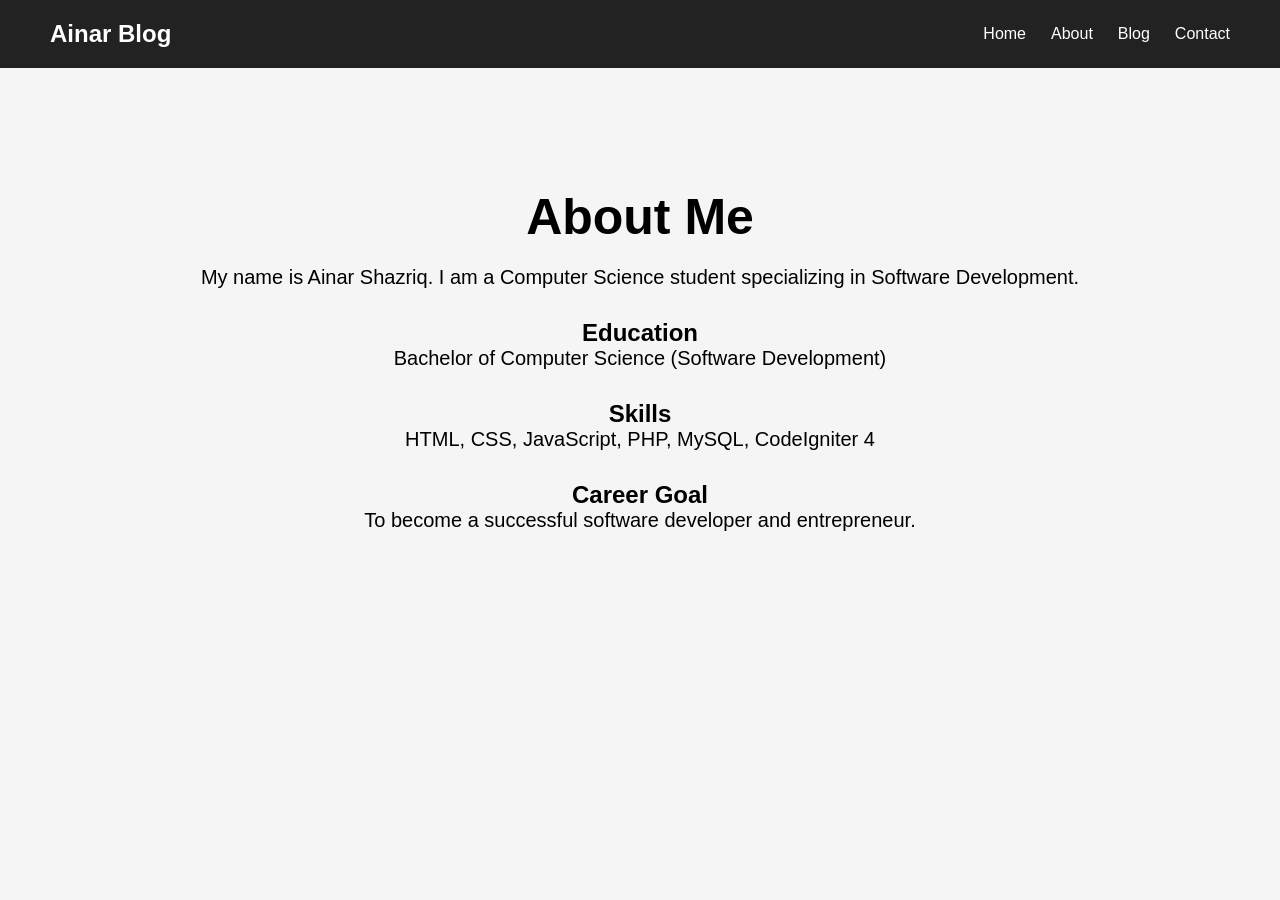
==== about.html @ 5fc75381 "Add files via upload Added complete personal blog website" ====
<!DOCTYPE html>
<html lang="en">

<head>
    <meta charset="UTF-8">
    <meta name="viewport" content="width=device-width, initial-scale=1.0">
    <title>About Me</title>

    <link rel="stylesheet" href="css/style.css">
</head>

<body>

<nav>
    <div class="logo">Ainar Blog</div>

    <ul>
        <li><a href="index.html">Home</a></li>
        <li><a href="about.html">About</a></li>
        <li><a href="blog.html">Blog</a></li>
        <li><a href="contact.html">Contact</a></li>
    </ul>
</nav>

<section class="hero">

    <h1>About Me</h1>

    <p>
        My name is Ainar Shazriq. I am a Computer Science student
        specializing in Software Development.
    </p>

    <h2>Education</h2>

    <p>
        Bachelor of Computer Science (Software Development)
    </p>

    <h2>Skills</h2>

    <p>
        HTML, CSS, JavaScript, PHP, MySQL, CodeIgniter 4
    </p>

    <h2>Career Goal</h2>

    <p>
        To become a successful software developer and entrepreneur.
    </p>

</section>

</body>
</html>
---- css/style.css ----
*{
    margin:0;
    padding:0;
    box-sizing:border-box;
}

body{
    font-family:Arial, sans-serif;
    background:#f5f5f5;
}

/* Navigation */

nav{
    background:#222;
    color:white;
    display:flex;
    justify-content:space-between;
    align-items:center;
    padding:20px 50px;
}

.logo{
    font-size:24px;
    font-weight:bold;
}

nav ul{
    list-style:none;
    display:flex;
}

nav ul li{
    margin-left:25px;
}

nav ul li a{
    color:white;
    text-decoration:none;
}

nav ul li a:hover{
    color:#00bfff;
}

/* Hero Section */

.hero{
    text-align:center;
    padding:120px 20px;
}

.hero h1{
    font-size:50px;
    margin-bottom:20px;
}

.hero p{
    font-size:20px;
    margin-bottom:30px;
}

.hero img{
    width:180px;
    height:180px;
    border-radius:50%;
    object-fit:cover;
    border:5px solid #007bff;
    display:block;
    margin:0 auto 20px auto;
    box-shadow:0 4px 10px rgba(0,0,0,0.2);
}

button{
    background:#007bff;
    color:white;
    border:none;
    padding:15px 30px;
    border-radius:5px;
    cursor:pointer;
}

button:hover{
    background:#0056b3;
}

.dark-mode{
    background:#121212;
    color:white;
}

/* Mobile */

@media(max-width:768px){

    nav{
        flex-direction:column;
    }

    nav ul{
        margin-top:10px;
    }

    .hero h1{
        font-size:35px;
    }
}

.blog-card{
    background:white;
    width:80%;
    margin:20px auto;
    padding:25px;
    border-radius:10px;
    box-shadow:0 2px 8px rgba(0,0,0,0.1);
    text-align:left;
}

.blog-card h2{
    margin-bottom:10px;
    color:#007bff;
}

.contact-box{
    background:white;
    width:80%;
    margin:auto;
    padding:30px;
    border-radius:10px;
    box-shadow:0 2px 8px rgba(0,0,0,0.1);
}

input,
textarea{
    width:100%;
    padding:12px;
    border:1px solid #ccc;
    border-radius:5px;
}

.skills-section{
    margin-top:50px;
}

.skills-section h2{
    margin-bottom:20px;
}

.skills-section p{
    display:inline-block;
    background:#007bff;
    color:white;
    padding:10px 15px;
    border-radius:20px;
    margin:5px;
}
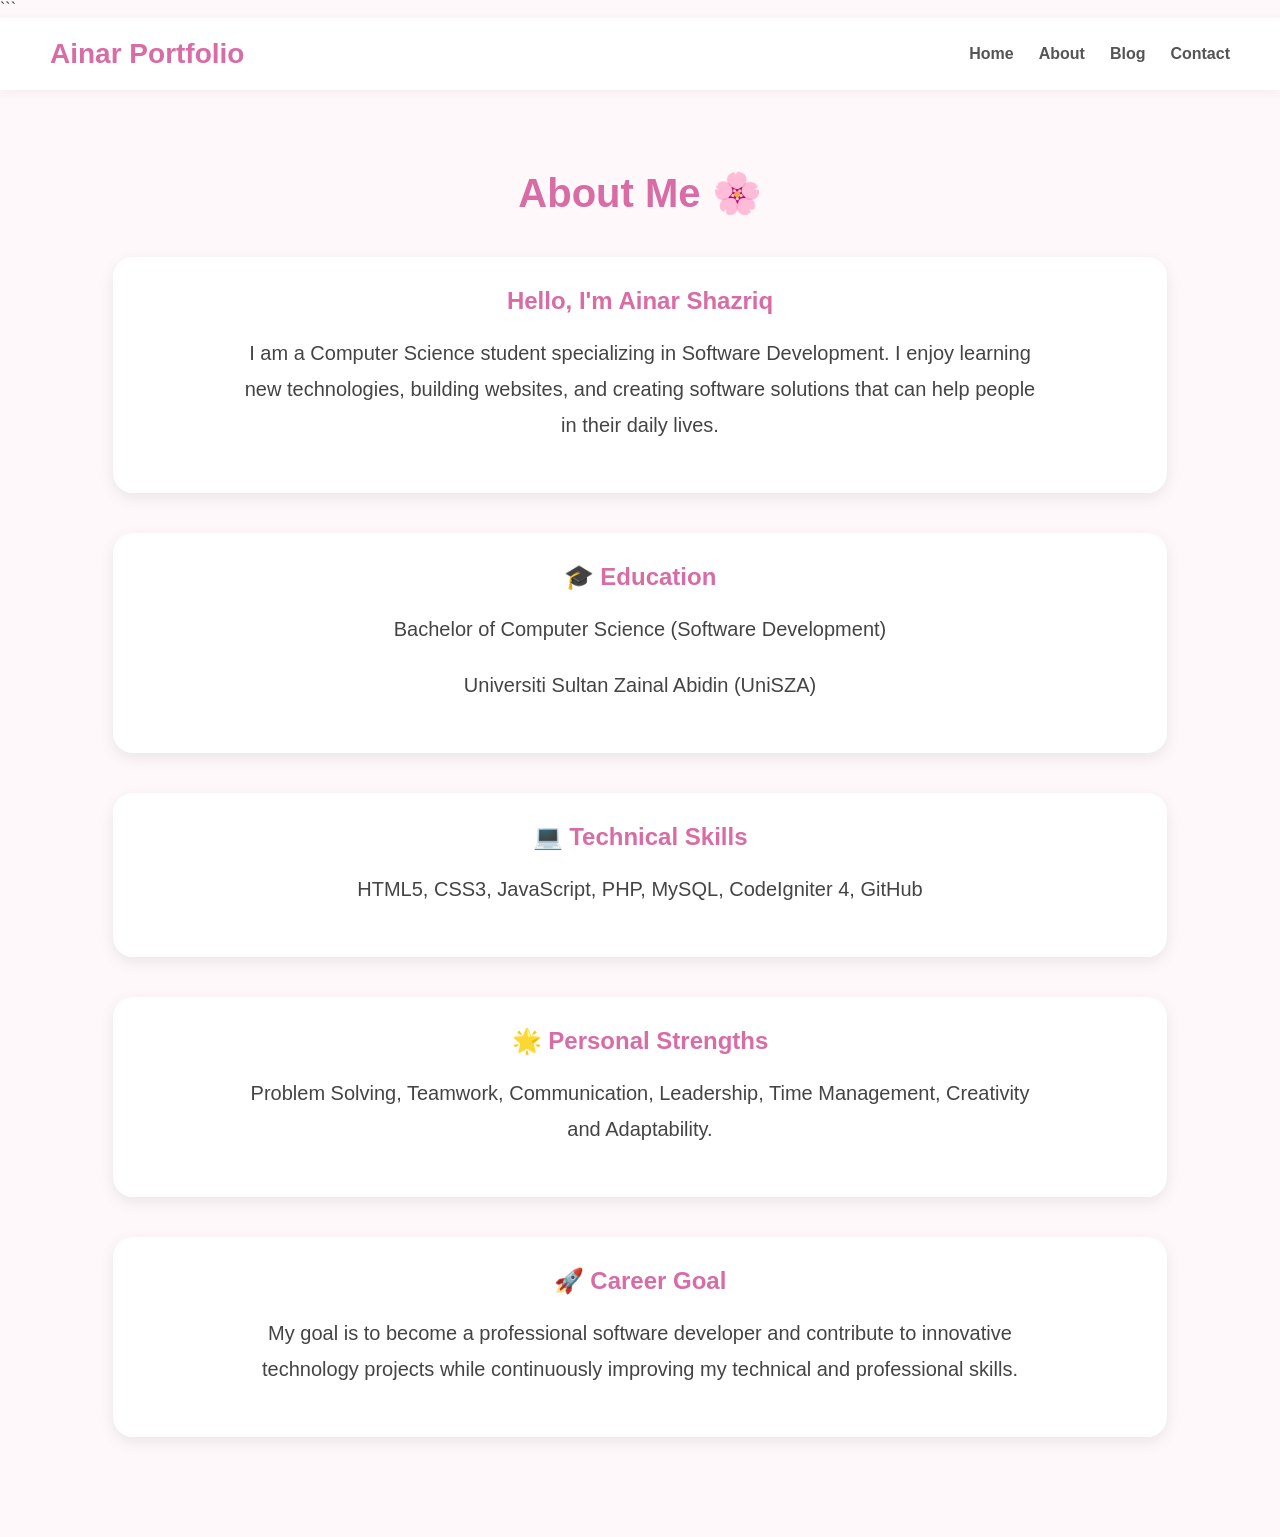
==== commit 2d59ac5a: "Improved about page" ====
--- a/about.html
+++ b/about.html
@@ -1,4 +1,5 @@
 <!DOCTYPE html>
+
 <html lang="en">
 
 <head>
@@ -6,50 +7,87 @@
     <meta name="viewport" content="width=device-width, initial-scale=1.0">
     <title>About Me</title>
 
-    <link rel="stylesheet" href="css/style.css">
+```
+<link rel="stylesheet" href="css/style.css">
+
 </head>
 
 <body>
 
 <nav>
-    <div class="logo">Ainar Blog</div>
+    <div class="logo">Ainar Portfolio</div>
 
-    <ul>
-        <li><a href="index.html">Home</a></li>
-        <li><a href="about.html">About</a></li>
-        <li><a href="blog.html">Blog</a></li>
-        <li><a href="contact.html">Contact</a></li>
-    </ul>
+<ul>
+    <li><a href="index.html">Home</a></li>
+    <li><a href="about.html">About</a></li>
+    <li><a href="blog.html">Blog</a></li>
+    <li><a href="contact.html">Contact</a></li>
+</ul>
+
 </nav>
 
 <section class="hero">
 
-    <h1>About Me</h1>
+<h1>About Me 🌸</h1>
+
+<div class="blog-card">
+
+    <h2>Hello, I'm Ainar Shazriq</h2>
 
     <p>
-        My name is Ainar Shazriq. I am a Computer Science student
-        specializing in Software Development.
+        I am a Computer Science student specializing in Software Development.
+        I enjoy learning new technologies, building websites, and creating software solutions that can help people in their daily lives.
     </p>
 
-    <h2>Education</h2>
+</div>
+
+<div class="blog-card">
+
+    <h2>🎓 Education</h2>
 
     <p>
         Bachelor of Computer Science (Software Development)
     </p>
 
-    <h2>Skills</h2>
+    <p>
+        Universiti Sultan Zainal Abidin (UniSZA)
+    </p>
+
+</div>
+
+<div class="blog-card">
+
+    <h2>💻 Technical Skills</h2>
 
     <p>
-        HTML, CSS, JavaScript, PHP, MySQL, CodeIgniter 4
+        HTML5, CSS3, JavaScript, PHP, MySQL, CodeIgniter 4, GitHub
     </p>
 
-    <h2>Career Goal</h2>
+</div>
+
+<div class="blog-card">
+
+    <h2>🌟 Personal Strengths</h2>
 
     <p>
-        To become a successful software developer and entrepreneur.
+        Problem Solving, Teamwork, Communication, Leadership,
+        Time Management, Creativity and Adaptability.
     </p>
+
+</div>
+
+<div class="blog-card">
+
+    <h2>🚀 Career Goal</h2>
+
+    <p>
+        My goal is to become a professional software developer and contribute to innovative technology projects while continuously improving my technical and professional skills.
+    </p>
+
+</div>
 
 </section>
 
 </body>
-</html>+
+</html>
--- a/css/style.css
+++ b/css/style.css
@@ -1,156 +1,219 @@
 *{
-    margin:0;
-    padding:0;
-    box-sizing:border-box;
+margin:0;
+padding:0;
+box-sizing:border-box;
 }
 
 body{
-    font-family:Arial, sans-serif;
-    background:#f5f5f5;
+font-family:'Segoe UI', sans-serif;
+background:#fff8fb;
+color:#444;
 }
 
 /* Navigation */
 
 nav{
-    background:#222;
-    color:white;
-    display:flex;
-    justify-content:space-between;
-    align-items:center;
-    padding:20px 50px;
+background:white;
+padding:20px 50px;
+display:flex;
+justify-content:space-between;
+align-items:center;
+box-shadow:0 2px 10px rgba(0,0,0,0.05);
 }
 
 .logo{
-    font-size:24px;
-    font-weight:bold;
+font-size:28px;
+font-weight:bold;
+color:#d86ca4;
 }
 
 nav ul{
-    list-style:none;
-    display:flex;
+list-style:none;
+display:flex;
 }
 
 nav ul li{
-    margin-left:25px;
+margin-left:25px;
 }
 
 nav ul li a{
-    color:white;
     text-decoration:none;
+    color:#555;
+    font-weight:600;
 }
 
 nav ul li a:hover{
-    color:#00bfff;
-}
-
-/* Hero Section */
+    color:#d86ca4;
+}
+
+/* Hero */
 
 .hero{
     text-align:center;
-    padding:120px 20px;
+    padding:80px 20px;
+
+    display:flex;
+    flex-direction:column;
+    align-items:center;
+}
+
+.hero img{
+width:220px;
+height:220px;
+border-radius:50%;
+object-fit:cover;
+border:6px solid #f8d6e6;
+box-shadow:0 5px 15px rgba(0,0,0,0.1);
+margin-bottom:25px;
 }
 
 .hero h1{
-    font-size:50px;
+    font-size:40px;
+    color:#d86ca4;
     margin-bottom:20px;
 }
 
 .hero p{
+    max-width:800px;
     font-size:20px;
-    margin-bottom:30px;
+    line-height:1.8;
+    text-align:center;
+    margin:20px auto;
+}
+
+/* Button */
+
+button{
+    margin-top:25px;
+    background:#d86ca4;
+    color:white;
+    border:none;
+    padding:15px 30px;
+    border-radius:30px;
+    cursor:pointer;
+}
+
+button:hover{
+    background:#c45891;
+}
+
+/* Skills */
+
+.skills-section{
+text-align:center;
+padding:60px 20px;
+}
+
+.skills-section h2{
+color:#d86ca4;
+margin-bottom:25px;
+}
+
+.skill-box{
+display:inline-block;
+padding:12px 20px;
+background:#ffe7f2;
+border-radius:30px;
+margin:8px;
+font-weight:600;
+}
+
+/* Cards */
+
+.blog-card,
+.contact-box{
+background:white;
+width:85%;
+margin:20px auto;
+padding:30px;
+border-radius:20px;
+box-shadow:0 5px 15px rgba(0,0,0,0.08);
+}
+
+.blog-card h2{
+color:#d86ca4;
+margin-bottom:10px;
+}
+
+/* Contact */
+
+.contact-box{
+max-width:700px;
+}
+
+.contact-box p{
+margin-bottom:10px;
+line-height:1.8;
+}
+
+/* Form */
+
+input,
+textarea{
+width:100%;
+padding:12px;
+border:1px solid #ddd;
+border-radius:10px;
+}
+
+/* Dark Mode */
+
+.dark-mode{
+    background:#1f1f1f;
+    color:white;
+}
+
+.dark-mode nav{
+    background:#2a2a2a;
+}
+
+.dark-mode .blog-card,
+.dark-mode .contact-box{
+    background:#333;
+    color:white;
+}
+
+.dark-mode .skill-box{
+    background:#d86ca4;
+    color:white;
+}
+
+.dark-mode h1,
+.dark-mode h2,
+.dark-mode h3{
+    color:#ff9ac8;
+}
+
+.dark-mode p{
+    color:white;
+}
+
+.dark-mode nav ul li a{
+    color:white;
+}
+
+.dark-mode .logo{
+    color:#ff9ac8;
+}
+
+/* Mobile */
+
+@media(max-width:768px){
+
+nav{
+    flex-direction:column;
+}
+
+nav ul{
+    margin-top:15px;
+}
+
+.hero h1{
+    font-size:40px;
 }
 
 .hero img{
     width:180px;
     height:180px;
-    border-radius:50%;
-    object-fit:cover;
-    border:5px solid #007bff;
-    display:block;
-    margin:0 auto 20px auto;
-    box-shadow:0 4px 10px rgba(0,0,0,0.2);
-}
-
-button{
-    background:#007bff;
-    color:white;
-    border:none;
-    padding:15px 30px;
-    border-radius:5px;
-    cursor:pointer;
-}
-
-button:hover{
-    background:#0056b3;
-}
-
-.dark-mode{
-    background:#121212;
-    color:white;
-}
-
-/* Mobile */
-
-@media(max-width:768px){
-
-    nav{
-        flex-direction:column;
-    }
-
-    nav ul{
-        margin-top:10px;
-    }
-
-    .hero h1{
-        font-size:35px;
-    }
-}
-
-.blog-card{
-    background:white;
-    width:80%;
-    margin:20px auto;
-    padding:25px;
-    border-radius:10px;
-    box-shadow:0 2px 8px rgba(0,0,0,0.1);
-    text-align:left;
-}
-
-.blog-card h2{
-    margin-bottom:10px;
-    color:#007bff;
-}
-
-.contact-box{
-    background:white;
-    width:80%;
-    margin:auto;
-    padding:30px;
-    border-radius:10px;
-    box-shadow:0 2px 8px rgba(0,0,0,0.1);
-}
-
-input,
-textarea{
-    width:100%;
-    padding:12px;
-    border:1px solid #ccc;
-    border-radius:5px;
-}
-
-.skills-section{
-    margin-top:50px;
-}
-
-.skills-section h2{
-    margin-bottom:20px;
-}
-
-.skills-section p{
-    display:inline-block;
-    background:#007bff;
-    color:white;
-    padding:10px 15px;
-    border-radius:20px;
-    margin:5px;
-}+}
+}
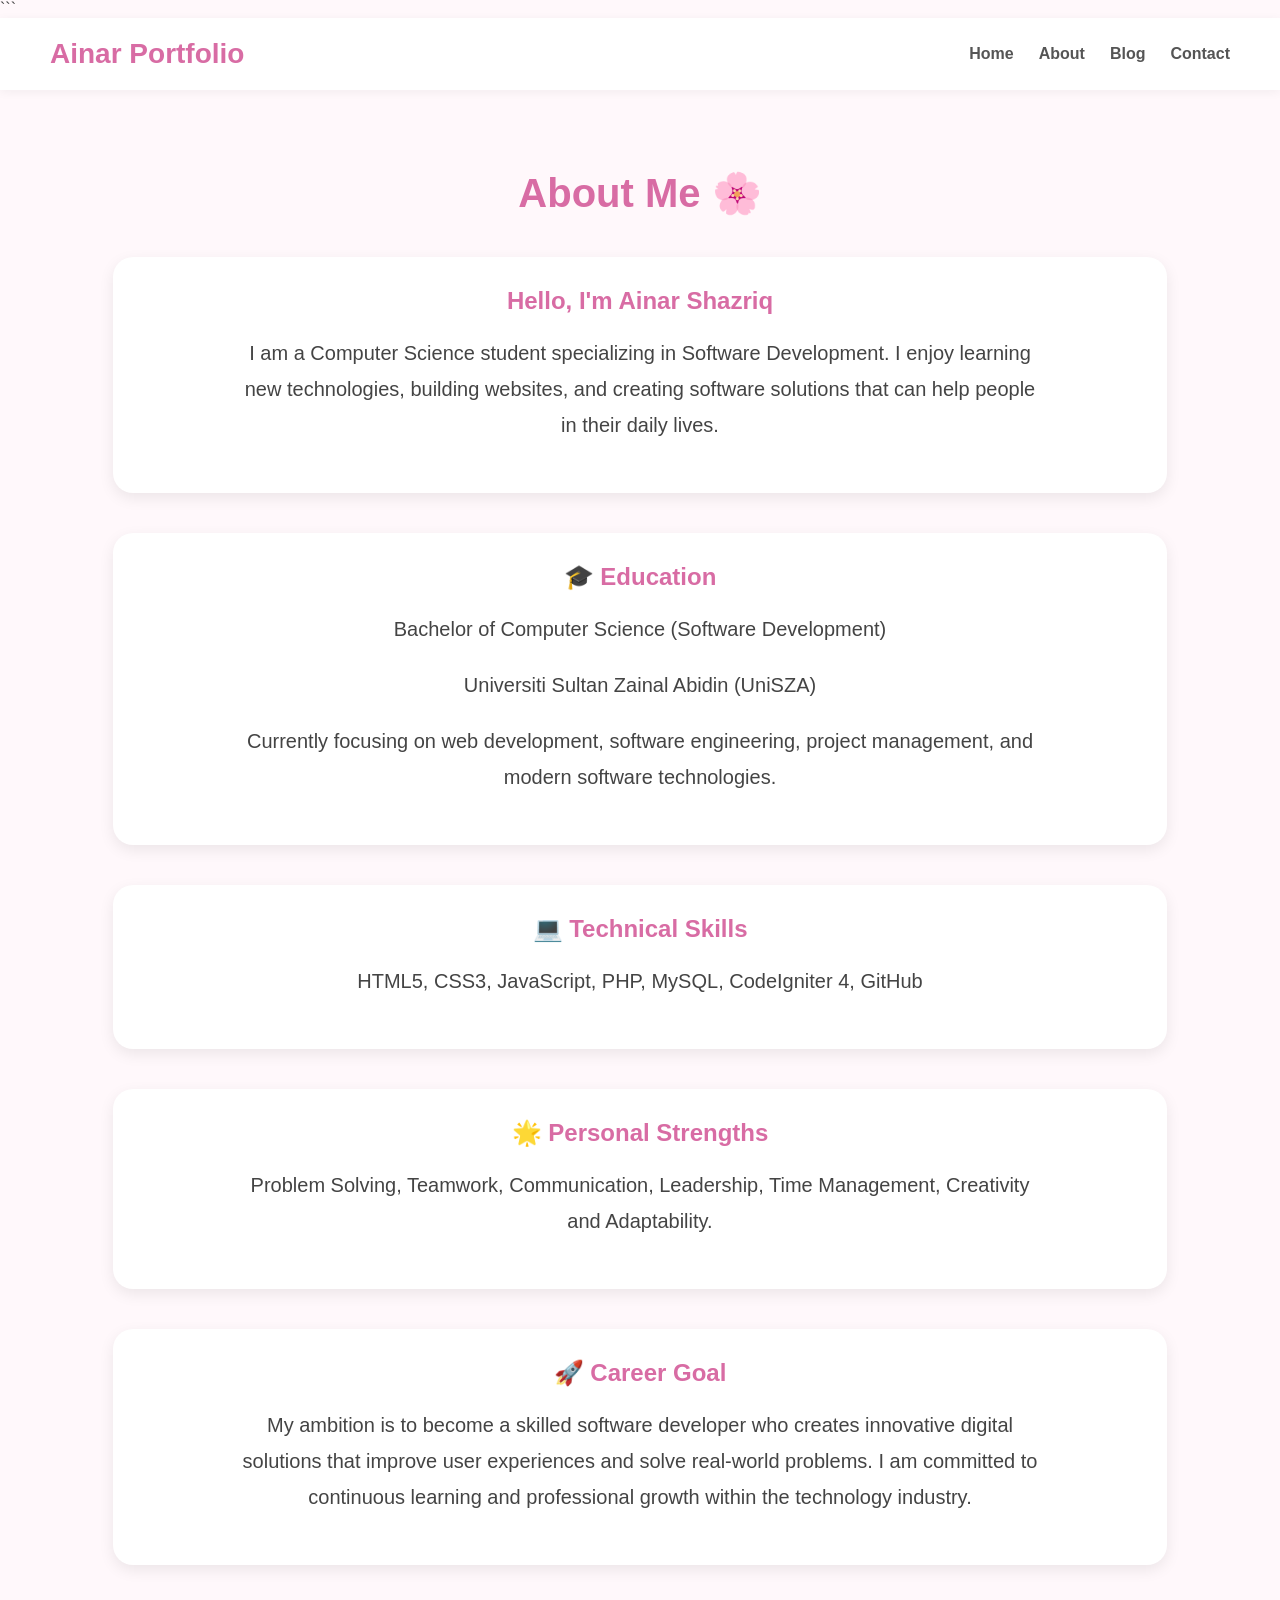
==== commit 015622e0: "Improved about page content" ====
--- a/about.html
+++ b/about.html
@@ -53,6 +53,11 @@
         Universiti Sultan Zainal Abidin (UniSZA)
     </p>
 
+    <p>
+        Currently focusing on web development, software engineering,
+        project management, and modern software technologies.
+    </p>
+
 </div>
 
 <div class="blog-card">
@@ -81,7 +86,10 @@
     <h2>🚀 Career Goal</h2>
 
     <p>
-        My goal is to become a professional software developer and contribute to innovative technology projects while continuously improving my technical and professional skills.
+        My ambition is to become a skilled software developer who creates
+        innovative digital solutions that improve user experiences and solve
+        real-world problems. I am committed to continuous learning and
+        professional growth within the technology industry.
     </p>
 
 </div>
